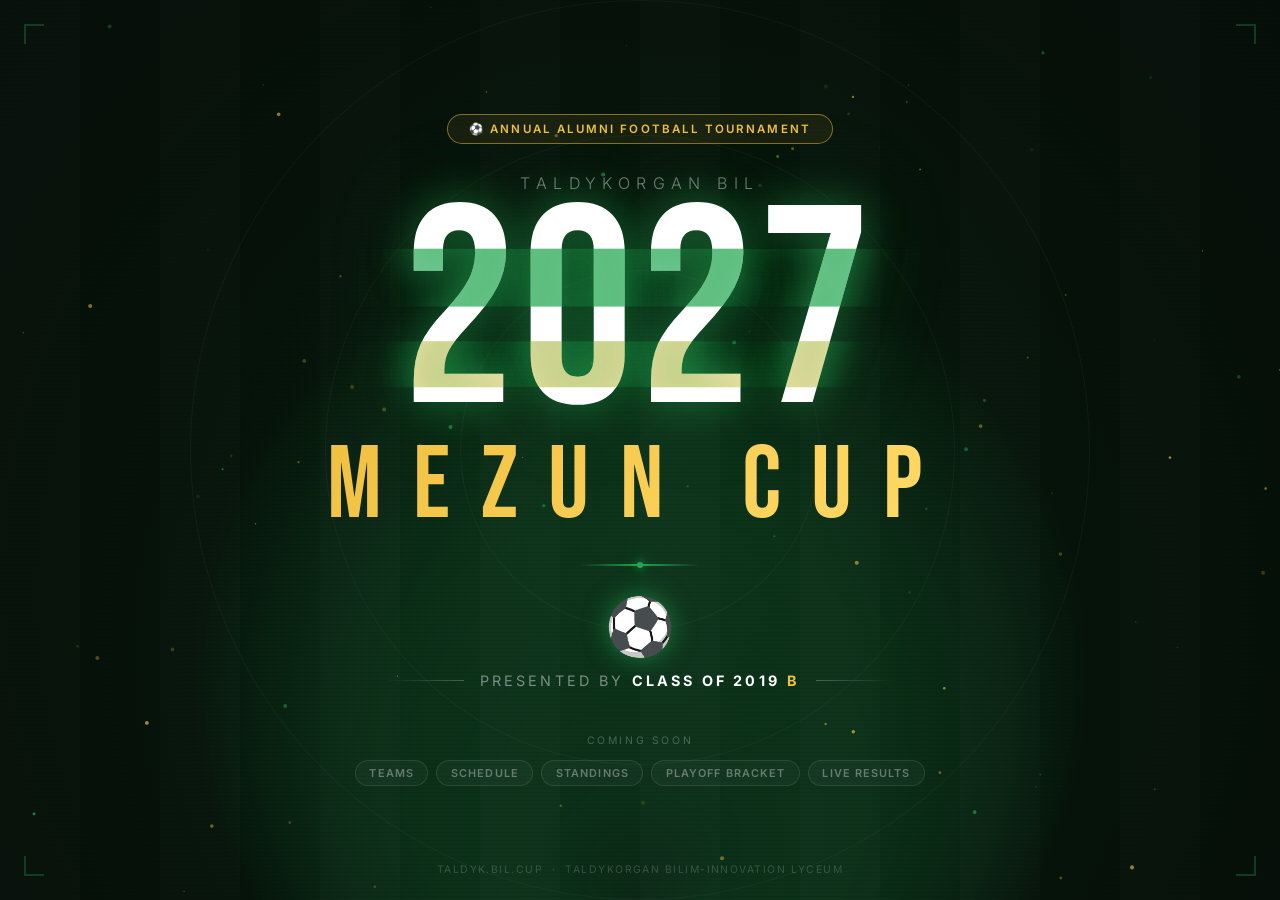
==== index.html @ 7e63a1c9 "Initial commit: Mezun Cup 2027 welcome page" ====
<!DOCTYPE html>
<html lang="en">
<head>
  <meta charset="UTF-8" />
  <meta name="viewport" content="width=device-width, initial-scale=1.0" />
  <title>Mezun Cup 2027 — Taldykorgan BIL</title>
  <style>
    @import url('https://fonts.googleapis.com/css2?family=Bebas+Neue&family=Inter:wght@300;400;600;700&display=swap');

    *, *::before, *::after { margin: 0; padding: 0; box-sizing: border-box; }

    :root {
      --green:  #1a7a3c;
      --green2: #25a854;
      --gold:   #f0c040;
      --gold2:  #ffd966;
      --dark:   #060d09;
      --white:  #ffffff;
    }

    html, body {
      width: 100%; height: 100%;
      background: var(--dark);
      color: var(--white);
      font-family: 'Inter', sans-serif;
      overflow: hidden;
    }

    /* ═══════════════════════════════
       CANVAS — particles + spotlight
    ═══════════════════════════════ */
    #bg {
      position: fixed;
      inset: 0;
      z-index: 0;
    }

    /* ═══════════════════════════════
       SCANLINES OVERLAY
    ═══════════════════════════════ */
    .scanlines {
      position: fixed;
      inset: 0;
      z-index: 1;
      pointer-events: none;
      background: repeating-linear-gradient(
        0deg,
        transparent,
        transparent 3px,
        rgba(0,0,0,0.07) 3px,
        rgba(0,0,0,0.07) 4px
      );
    }

    /* ═══════════════════════════════
       HERO
    ═══════════════════════════════ */
    .hero {
      position: relative;
      z-index: 2;
      width: 100vw;
      height: 100vh;
      display: flex;
      flex-direction: column;
      align-items: center;
      justify-content: center;
      text-align: center;
      padding: 2rem;
    }

    /* ── entrance animations ── */
    .fade-up {
      opacity: 0;
      transform: translateY(30px);
      animation: fadeUp 0.8s cubic-bezier(.22,1,.36,1) forwards;
    }
    @keyframes fadeUp {
      to { opacity: 1; transform: translateY(0); }
    }

    /* ── BADGE ── */
    .badge {
      display: inline-flex;
      align-items: center;
      gap: 0.5rem;
      padding: 0.45rem 1.3rem;
      border-radius: 2rem;
      border: 1px solid rgba(240,192,64,0.5);
      background: rgba(240,192,64,0.08);
      color: var(--gold);
      font-size: 0.72rem;
      font-weight: 600;
      letter-spacing: 0.18em;
      text-transform: uppercase;
      margin-bottom: 1.8rem;
      animation-delay: 0.1s;
      position: relative;
      overflow: hidden;
    }
    /* shimmer sweep */
    .badge::after {
      content: '';
      position: absolute;
      top: 0; left: -100%;
      width: 60%; height: 100%;
      background: linear-gradient(90deg, transparent, rgba(255,255,255,0.15), transparent);
      animation: shimmer 3s ease-in-out infinite;
    }
    @keyframes shimmer {
      0%   { left: -100%; }
      50%, 100% { left: 150%; }
    }

    /* ── SCHOOL NAME ── */
    .school-name {
      font-weight: 300;
      font-size: clamp(0.8rem, 2vw, 1rem);
      letter-spacing: 0.4em;
      text-transform: uppercase;
      color: rgba(255,255,255,0.45);
      margin-bottom: 0.6rem;
      animation-delay: 0.2s;
    }

    /* ── YEAR — glitch ── */
    .title-year {
      font-family: 'Bebas Neue', sans-serif;
      font-size: clamp(6rem, 22vw, 20rem);
      line-height: 0.82;
      color: var(--white);
      letter-spacing: 0.02em;
      position: relative;
      animation-delay: 0.3s;
      text-shadow:
        0 0 40px rgba(37,168,84,0.5),
        0 0 100px rgba(37,168,84,0.2);
    }
    /* glitch pseudo-elements */
    .title-year::before,
    .title-year::after {
      content: '2027';
      position: absolute;
      inset: 0;
      font-family: 'Bebas Neue', sans-serif;
      font-size: inherit;
      line-height: inherit;
      letter-spacing: inherit;
    }
    .title-year::before {
      color: rgba(37,168,84,0.6);
      clip-path: polygon(0 20%, 100% 20%, 100% 45%, 0 45%);
      animation: glitch-a 4s infinite;
    }
    .title-year::after {
      color: rgba(240,192,64,0.4);
      clip-path: polygon(0 60%, 100% 60%, 100% 80%, 0 80%);
      animation: glitch-b 4s infinite;
    }
    @keyframes glitch-a {
      0%,86%,100% { transform: translate(0); opacity: 0; }
      88%  { transform: translate(-4px, 1px); opacity: 1; }
      90%  { transform: translate(4px, -1px); opacity: 1; }
      92%  { transform: translate(-2px, 0);   opacity: 1; }
      94%  { transform: translate(0);         opacity: 0; }
    }
    @keyframes glitch-b {
      0%,88%,100% { transform: translate(0); opacity: 0; }
      90%  { transform: translate(5px, 2px);  opacity: 1; }
      92%  { transform: translate(-3px, -1px);opacity: 1; }
      94%  { transform: translate(2px, 0);    opacity: 1; }
      96%  { transform: translate(0);         opacity: 0; }
    }

    /* ── MEZUN CUP ── */
    .title-cup {
      font-family: 'Bebas Neue', sans-serif;
      font-size: clamp(2rem, 8vw, 6.5rem);
      letter-spacing: 0.3em;
      line-height: 1;
      margin-top: 0.15rem;
      animation-delay: 0.4s;
      background: linear-gradient(135deg, var(--gold) 0%, var(--gold2) 50%, var(--gold) 100%);
      background-size: 200% auto;
      -webkit-background-clip: text;
      -webkit-text-fill-color: transparent;
      background-clip: text;
      animation: fadeUp 0.8s cubic-bezier(.22,1,.36,1) 0.4s forwards,
                 goldShine 3s linear 1s infinite;
      opacity: 0;
    }
    @keyframes goldShine {
      0%   { background-position: 0% center; }
      100% { background-position: 200% center; }
    }

    /* ── DIVIDER ── */
    .divider {
      width: clamp(60px, 12vw, 120px);
      height: 2px;
      margin: 1.6rem auto;
      background: linear-gradient(90deg, transparent, var(--green2), transparent);
      position: relative;
      animation-delay: 0.5s;
    }
    .divider::before {
      content: '';
      position: absolute;
      top: 50%; left: 50%;
      transform: translate(-50%, -50%);
      width: 6px; height: 6px;
      border-radius: 50%;
      background: var(--green2);
      box-shadow: 0 0 8px var(--green2), 0 0 20px var(--green2);
    }

    /* ── BALL ── */
    .ball-wrap {
      margin: 0.5rem 0 0.8rem;
      animation-delay: 0.55s;
    }
    .ball {
      font-size: clamp(2rem, 5vw, 3.5rem);
      display: inline-block;
      animation: ballFloat 3s ease-in-out infinite;
      filter: drop-shadow(0 0 12px rgba(37,168,84,0.6));
    }
    @keyframes ballFloat {
      0%, 100% { transform: translateY(0) rotate(0deg); }
      50%       { transform: translateY(-10px) rotate(180deg); }
    }

    /* ── PRESENTS ── */
    .presents-wrap {
      display: flex;
      align-items: center;
      justify-content: center;
      gap: 1rem;
      animation-delay: 0.6s;
    }
    .presents-line {
      flex: 1;
      max-width: 80px;
      height: 1px;
      background: linear-gradient(90deg, transparent, rgba(255,255,255,0.25));
    }
    .presents-line.right {
      background: linear-gradient(270deg, transparent, rgba(255,255,255,0.25));
    }
    .presents-text {
      font-size: clamp(0.65rem, 1.8vw, 0.9rem);
      letter-spacing: 0.22em;
      text-transform: uppercase;
      color: rgba(255,255,255,0.45);
      white-space: nowrap;
    }
    .presents-text strong {
      color: var(--white);
      font-weight: 700;
    }
    .presents-text .class-b {
      color: var(--gold);
      font-weight: 700;
    }

    /* ── COMING SOON ── */
    .coming-soon {
      margin-top: 2.8rem;
      display: flex;
      flex-direction: column;
      align-items: center;
      gap: 0.8rem;
      animation-delay: 0.75s;
    }
    .coming-label {
      font-size: 0.65rem;
      letter-spacing: 0.25em;
      text-transform: uppercase;
      color: rgba(255,255,255,0.25);
    }
    .coming-features {
      display: flex;
      flex-wrap: wrap;
      gap: 0.5rem;
      justify-content: center;
    }
    .feature-chip {
      font-size: 0.68rem;
      font-weight: 600;
      letter-spacing: 0.1em;
      text-transform: uppercase;
      padding: 0.32rem 0.85rem;
      border-radius: 2rem;
      border: 1px solid rgba(255,255,255,0.1);
      color: rgba(255,255,255,0.35);
      background: rgba(255,255,255,0.03);
      transition: border-color 0.3s, color 0.3s;
      cursor: default;
    }
    .feature-chip:hover {
      border-color: rgba(240,192,64,0.4);
      color: var(--gold);
    }

    /* ── FIELD RINGS ── */
    .ring {
      position: fixed;
      border-radius: 50%;
      border: 1px solid rgba(255,255,255,0.04);
      top: 50%; left: 50%;
      transform: translate(-50%, -50%);
      z-index: 1;
      pointer-events: none;
    }
    .ring-1 { width: 40vmin; height: 40vmin; animation: ringPulse 5s ease-in-out infinite; }
    .ring-2 { width: 70vmin; height: 70vmin; animation: ringPulse 5s ease-in-out 0.8s infinite; }
    .ring-3 { width: 100vmin; height: 100vmin; animation: ringPulse 5s ease-in-out 1.6s infinite; }
    @keyframes ringPulse {
      0%, 100% { opacity: 0.3; transform: translate(-50%, -50%) scale(1); }
      50%       { opacity: 0.7; transform: translate(-50%, -50%) scale(1.03); }
    }

    /* ── BOTTOM BAR ── */
    .bottom-bar {
      position: fixed;
      bottom: 1.5rem;
      left: 0; right: 0;
      text-align: center;
      font-size: 0.65rem;
      letter-spacing: 0.14em;
      color: rgba(255,255,255,0.18);
      text-transform: uppercase;
      z-index: 3;
    }

    /* ── CORNER MARKS ── */
    .corner {
      position: fixed;
      width: 20px; height: 20px;
      z-index: 3;
      opacity: 0.3;
    }
    .corner::before, .corner::after {
      content: '';
      position: absolute;
      background: var(--green2);
    }
    .corner::before { width: 2px; height: 100%; }
    .corner::after  { width: 100%; height: 2px; }
    .corner.tl { top: 1.5rem; left: 1.5rem; }
    .corner.tr { top: 1.5rem; right: 1.5rem; transform: scaleX(-1); }
    .corner.bl { bottom: 1.5rem; left: 1.5rem; transform: scaleY(-1); }
    .corner.br { bottom: 1.5rem; right: 1.5rem; transform: scale(-1); }
  </style>
</head>
<body>

  <!-- background canvas -->
  <canvas id="bg"></canvas>
  <div class="scanlines"></div>

  <!-- field rings -->
  <div class="ring ring-1"></div>
  <div class="ring ring-2"></div>
  <div class="ring ring-3"></div>

  <!-- corner marks -->
  <div class="corner tl"></div>
  <div class="corner tr"></div>
  <div class="corner bl"></div>
  <div class="corner br"></div>

  <section class="hero">
    <div class="hero-content">

      <div class="badge fade-up">⚽ Annual Alumni Football Tournament</div>

      <p class="school-name fade-up">Taldykorgan BIL</p>

      <div class="title-year fade-up">2027</div>
      <div class="title-cup">MEZUN&nbsp;CUP</div>

      <div class="divider fade-up"></div>

      <div class="ball-wrap fade-up">
        <span class="ball">⚽</span>
      </div>

      <div class="presents-wrap fade-up">
        <span class="presents-line"></span>
        <span class="presents-text">
          Presented by <strong>Class of 2019</strong> <span class="class-b">B</span>
        </span>
        <span class="presents-line right"></span>
      </div>

      <div class="coming-soon fade-up">
        <span class="coming-label">Coming soon</span>
        <div class="coming-features">
          <span class="feature-chip">Teams</span>
          <span class="feature-chip">Schedule</span>
          <span class="feature-chip">Standings</span>
          <span class="feature-chip">Playoff Bracket</span>
          <span class="feature-chip">Live Results</span>
        </div>
      </div>

    </div>
  </section>

  <div class="bottom-bar">taldyk.bil.cup &nbsp;·&nbsp; Taldykorgan Bilim-Innovation Lyceum</div>

  <script>
    /* ════════════════════════════════════════
       CANVAS — particles + moving spotlight
    ════════════════════════════════════════ */
    const canvas = document.getElementById('bg');
    const ctx    = canvas.getContext('2d');

    let W, H;
    function resize() {
      W = canvas.width  = window.innerWidth;
      H = canvas.height = window.innerHeight;
    }
    resize();
    window.addEventListener('resize', resize);

    /* ── particles ── */
    const PARTICLE_COUNT = 90;
    const particles = Array.from({ length: PARTICLE_COUNT }, () => spawnParticle(true));

    function spawnParticle(random) {
      return {
        x:    random ? Math.random() * window.innerWidth  : (Math.random() > 0.5 ? -5 : window.innerWidth + 5),
        y:    random ? Math.random() * window.innerHeight : Math.random() * window.innerHeight,
        r:    Math.random() * 1.8 + 0.3,
        vx:   (Math.random() - 0.5) * 0.4,
        vy:  -(Math.random() * 0.5 + 0.1),
        alpha: Math.random() * 0.6 + 0.1,
        color: Math.random() > 0.5 ? '37,168,84' : '240,192,64',
      };
    }

    /* ── spotlight ── */
    const spot = { x: W * 0.5, y: H * 0.5, tx: W * 0.5, ty: H * 0.5 };
    let spotTimer = 0;
    function moveSpot() {
      spot.tx = W * (0.25 + Math.random() * 0.5);
      spot.ty = H * (0.2  + Math.random() * 0.6);
    }
    moveSpot();

    /* ── shooting stars ── */
    const stars = [];
    function spawnStar() {
      stars.push({
        x: Math.random() * W,
        y: 0,
        len: Math.random() * 120 + 60,
        speed: Math.random() * 6 + 4,
        angle: Math.PI / 4 + (Math.random() - 0.5) * 0.3,
        alpha: 1,
      });
    }
    setInterval(spawnStar, 2800);

    function draw(ts) {
      requestAnimationFrame(draw);
      ctx.clearRect(0, 0, W, H);

      /* background gradient */
      const bg = ctx.createRadialGradient(W/2, H, 0, W/2, H/2, H);
      bg.addColorStop(0,   'rgba(26,122,60,0.25)');
      bg.addColorStop(0.5, 'rgba(6,20,10,0.95)');
      bg.addColorStop(1,   'rgba(6,13,9,1)');
      ctx.fillStyle = bg;
      ctx.fillRect(0, 0, W, H);

      /* field stripe pattern */
      ctx.save();
      for (let i = 0; i < W; i += 80) {
        ctx.fillStyle = i % 160 === 0 ? 'rgba(255,255,255,0.012)' : 'rgba(0,0,0,0)';
        ctx.fillRect(i, 0, 80, H);
      }
      ctx.restore();

      /* spotlight */
      spot.x += (spot.tx - spot.x) * 0.008;
      spot.y += (spot.ty - spot.y) * 0.008;
      spotTimer += 0.005;
      if (spotTimer > 1) { spotTimer = 0; moveSpot(); }
      const sp = ctx.createRadialGradient(spot.x, spot.y, 0, spot.x, spot.y, H * 0.55);
      sp.addColorStop(0,   'rgba(37,168,84,0.07)');
      sp.addColorStop(0.4, 'rgba(37,168,84,0.03)');
      sp.addColorStop(1,   'transparent');
      ctx.fillStyle = sp;
      ctx.fillRect(0, 0, W, H);

      /* particles */
      for (const p of particles) {
        p.x += p.vx;
        p.y += p.vy;
        if (p.y < -10 || p.x < -10 || p.x > W + 10) Object.assign(p, spawnParticle(false), { x: Math.random() * W, y: H + 5 });
        ctx.beginPath();
        ctx.arc(p.x, p.y, p.r, 0, Math.PI * 2);
        ctx.fillStyle = `rgba(${p.color},${p.alpha})`;
        ctx.fill();
      }

      /* shooting stars */
      for (let i = stars.length - 1; i >= 0; i--) {
        const s = stars[i];
        s.x += Math.cos(s.angle) * s.speed;
        s.y += Math.sin(s.angle) * s.speed;
        s.alpha -= 0.018;
        if (s.alpha <= 0) { stars.splice(i, 1); continue; }
        ctx.save();
        ctx.globalAlpha = s.alpha;
        ctx.strokeStyle = 'rgba(240,220,120,0.9)';
        ctx.lineWidth = 1.5;
        ctx.beginPath();
        ctx.moveTo(s.x, s.y);
        ctx.lineTo(s.x - Math.cos(s.angle) * s.len, s.y - Math.sin(s.angle) * s.len);
        ctx.stroke();
        ctx.restore();
      }
    }

    requestAnimationFrame(draw);
  </script>
</body>
</html>
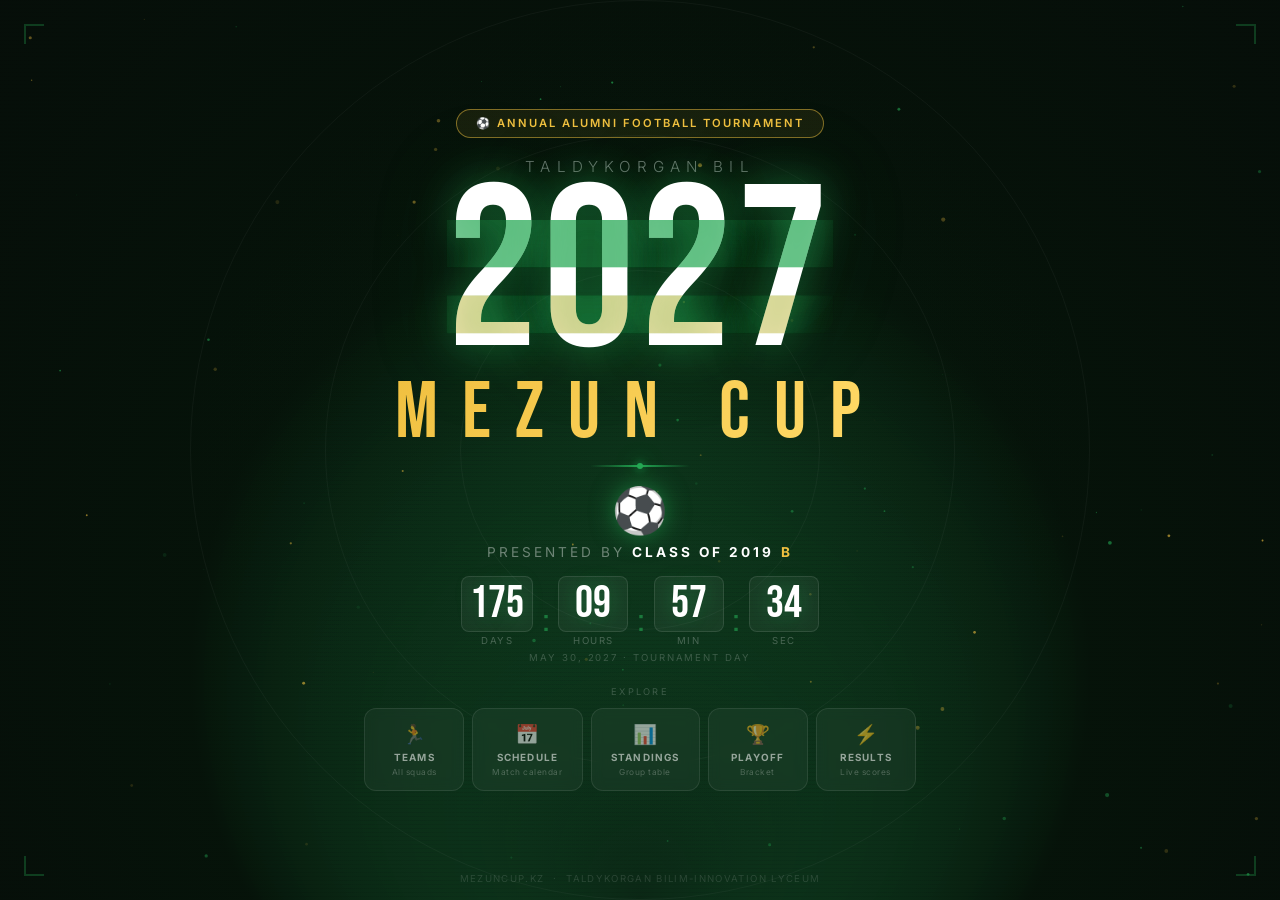
==== commit 1f05f15e: "Add full site: all pages, mobile nav, countdown, playoff bracket" ====
--- a/index.html
+++ b/index.html
@@ -1,530 +1,176 @@
 <!DOCTYPE html>
 <html lang="en">
 <head>
-  <meta charset="UTF-8" />
-  <meta name="viewport" content="width=device-width, initial-scale=1.0" />
+  <meta charset="UTF-8" /><meta name="viewport" content="width=device-width, initial-scale=1.0" />
   <title>Mezun Cup 2027 — Taldykorgan BIL</title>
   <style>
     @import url('https://fonts.googleapis.com/css2?family=Bebas+Neue&family=Inter:wght@300;400;600;700&display=swap');
+    *, *::before, *::after { margin: 0; padding: 0; box-sizing: border-box; }
+    :root { --green: #1a7a3c; --green2: #25a854; --gold: #f0c040; --gold2: #ffd966; --dark: #060d09; --white: #ffffff; }
+    html, body { width: 100%; height: 100%; background: var(--dark); color: var(--white); font-family: 'Inter', sans-serif; overflow: hidden; }
 
-    *, *::before, *::after { margin: 0; padding: 0; box-sizing: border-box; }
+    #bg { position: fixed; inset: 0; z-index: 0; }
+    .scanlines { position: fixed; inset: 0; z-index: 1; pointer-events: none; background: repeating-linear-gradient(0deg, transparent, transparent 3px, rgba(0,0,0,0.07) 3px, rgba(0,0,0,0.07) 4px); }
+    .ring { position: fixed; border-radius: 50%; border: 1px solid rgba(255,255,255,0.04); top: 50%; left: 50%; transform: translate(-50%,-50%); z-index: 1; pointer-events: none; }
+    .ring-1 { width: 40vmin; height: 40vmin; animation: ringPulse 5s ease-in-out infinite; }
+    .ring-2 { width: 70vmin; height: 70vmin; animation: ringPulse 5s ease-in-out .8s infinite; }
+    .ring-3 { width: 100vmin; height: 100vmin; animation: ringPulse 5s ease-in-out 1.6s infinite; }
+    @keyframes ringPulse { 0%,100%{opacity:.3;transform:translate(-50%,-50%) scale(1)} 50%{opacity:.7;transform:translate(-50%,-50%) scale(1.03)} }
+    .corner { position: fixed; width: 20px; height: 20px; z-index: 3; opacity: .3; }
+    .corner::before,.corner::after { content:''; position: absolute; background: var(--green2); }
+    .corner::before { width:2px; height:100%; } .corner::after { width:100%; height:2px; }
+    .corner.tl{top:1.5rem;left:1.5rem} .corner.tr{top:1.5rem;right:1.5rem;transform:scaleX(-1)}
+    .corner.bl{bottom:1.5rem;left:1.5rem;transform:scaleY(-1)} .corner.br{bottom:1.5rem;right:1.5rem;transform:scale(-1)}
 
-    :root {
-      --green:  #1a7a3c;
-      --green2: #25a854;
-      --gold:   #f0c040;
-      --gold2:  #ffd966;
-      --dark:   #060d09;
-      --white:  #ffffff;
+    .hero { position: relative; z-index: 2; width: 100vw; height: 100vh; display: flex; flex-direction: column; align-items: center; justify-content: center; text-align: center; padding: 1.5rem; }
+    .fade-up { opacity: 0; transform: translateY(24px); animation: fadeUp .8s cubic-bezier(.22,1,.36,1) forwards; }
+    @keyframes fadeUp { to { opacity:1; transform:translateY(0); } }
+
+    .badge { display: inline-flex; align-items: center; gap: .5rem; padding: .4rem 1.2rem; border-radius: 2rem; border: 1px solid rgba(240,192,64,.5); background: rgba(240,192,64,.08); color: var(--gold); font-size: .7rem; font-weight: 600; letter-spacing: .18em; text-transform: uppercase; margin-bottom: 1.2rem; position: relative; overflow: hidden; }
+    .badge::after { content:''; position:absolute; top:0; left:-100%; width:60%; height:100%; background:linear-gradient(90deg,transparent,rgba(255,255,255,.15),transparent); animation:shimmer 3s ease-in-out infinite; }
+    @keyframes shimmer { 0%{left:-100%} 50%,100%{left:150%} }
+
+    .school-name { font-weight: 300; font-size: clamp(.75rem,1.8vw,.95rem); letter-spacing: .4em; text-transform: uppercase; color: rgba(255,255,255,.4); margin-bottom: .4rem; }
+
+    .title-year { font-family: 'Bebas Neue', sans-serif; font-size: clamp(5rem,18vw,15rem); line-height: .82; color: var(--white); letter-spacing: .02em; position: relative; text-shadow: 0 0 40px rgba(37,168,84,.5),0 0 100px rgba(37,168,84,.2); }
+    .title-year::before,.title-year::after { content:'2027'; position:absolute; inset:0; font-family:'Bebas Neue',sans-serif; font-size:inherit; line-height:inherit; letter-spacing:inherit; }
+    .title-year::before { color:rgba(37,168,84,.6); clip-path:polygon(0 20%,100% 20%,100% 45%,0 45%); animation:glitch-a 4s infinite; }
+    .title-year::after  { color:rgba(240,192,64,.4); clip-path:polygon(0 60%,100% 60%,100% 80%,0 80%); animation:glitch-b 4s infinite; }
+    @keyframes glitch-a{0%,86%,100%{transform:translate(0);opacity:0}88%{transform:translate(-4px,1px);opacity:1}90%{transform:translate(4px,-1px);opacity:1}92%{transform:translate(-2px,0);opacity:1}94%{transform:translate(0);opacity:0}}
+    @keyframes glitch-b{0%,88%,100%{transform:translate(0);opacity:0}90%{transform:translate(5px,2px);opacity:1}92%{transform:translate(-3px,-1px);opacity:1}94%{transform:translate(2px,0);opacity:1}96%{transform:translate(0);opacity:0}}
+
+    .title-cup { font-family:'Bebas Neue',sans-serif; font-size:clamp(1.8rem,7vw,5rem); letter-spacing:.3em; line-height:1; margin-top:.1rem; background:linear-gradient(135deg,var(--gold) 0%,var(--gold2) 50%,var(--gold) 100%); background-size:200% auto; -webkit-background-clip:text; -webkit-text-fill-color:transparent; background-clip:text; animation:fadeUp .8s cubic-bezier(.22,1,.36,1) .4s forwards, goldShine 3s linear 1s infinite; opacity:0; }
+    @keyframes goldShine{0%{background-position:0% center}100%{background-position:200% center}}
+
+    .divider { width:clamp(50px,10vw,100px); height:2px; margin:.8rem auto; background:linear-gradient(90deg,transparent,var(--green2),transparent); position:relative; }
+    .divider::before { content:''; position:absolute; top:50%; left:50%; transform:translate(-50%,-50%); width:6px; height:6px; border-radius:50%; background:var(--green2); box-shadow:0 0 8px var(--green2),0 0 20px var(--green2); }
+
+    .ball-wrap { margin:.2rem 0 .4rem; }
+    .ball { font-size:clamp(1.6rem,3.5vw,2.8rem); display:inline-block; animation:ballFloat 3s ease-in-out infinite; filter:drop-shadow(0 0 12px rgba(37,168,84,.6)); }
+    @keyframes ballFloat{0%,100%{transform:translateY(0) rotate(0deg)}50%{transform:translateY(-8px) rotate(180deg)}}
+
+    .presents-wrap { display:flex; align-items:center; justify-content:center; gap:.8rem; margin-bottom:.2rem; }
+    .presents-line { flex:1; max-width:70px; height:1px; background:linear-gradient(90deg,transparent,rgba(255,255,255,.2)); }
+    .presents-line.right { background:linear-gradient(270deg,transparent,rgba(255,255,255,.2)); }
+    .presents-text { font-size:clamp(.6rem,1.6vw,.85rem); letter-spacing:.22em; text-transform:uppercase; color:rgba(255,255,255,.4); white-space:nowrap; }
+    .presents-text strong { color:var(--white); font-weight:700; }
+    .presents-text .class-b { color:var(--gold); font-weight:700; }
+
+    /* ── COUNTDOWN ── */
+    .countdown-wrap { margin-top:.8rem; margin-bottom:.6rem; }
+    .countdown { display:flex; gap:.6rem; justify-content:center; align-items:flex-end; }
+    .cd-block { display:flex; flex-direction:column; align-items:center; gap:.2rem; }
+    .cd-num {
+      font-family:'Bebas Neue',sans-serif; font-size:clamp(1.4rem,4vw,2.8rem);
+      background:rgba(255,255,255,.05); border:1px solid rgba(255,255,255,.1);
+      border-radius:8px; padding:.15rem .5rem; min-width:clamp(42px,7vw,70px);
+      text-align:center; line-height:1.1; color:var(--white);
+      text-shadow:0 0 20px rgba(37,168,84,.4);
     }
+    .cd-label { font-size:clamp(.45rem,.9vw,.6rem); letter-spacing:.15em; text-transform:uppercase; color:rgba(255,255,255,.25); }
+    .cd-sep { font-family:'Bebas Neue',sans-serif; font-size:clamp(1.2rem,3vw,2rem); color:rgba(37,168,84,.6); margin-bottom:.3rem; }
+    .cd-date { font-size:.6rem; letter-spacing:.2em; text-transform:uppercase; color:rgba(255,255,255,.2); margin-top:.4rem; }
 
-    html, body {
-      width: 100%; height: 100%;
-      background: var(--dark);
-      color: var(--white);
-      font-family: 'Inter', sans-serif;
-      overflow: hidden;
-    }
+    /* ── NAV CARDS ── */
+    .nav-section { margin-top:.8rem; width:100%; max-width:820px; }
+    .nav-label { font-size:.58rem; letter-spacing:.25em; text-transform:uppercase; color:rgba(255,255,255,.2); margin-bottom:.7rem; }
+    .nav-cards { display:flex; flex-wrap:wrap; gap:.5rem; justify-content:center; }
+    .nav-card { display:flex; flex-direction:column; align-items:center; gap:.3rem; padding:.8rem 1.2rem; border-radius:12px; border:1px solid rgba(255,255,255,.09); background:rgba(255,255,255,.04); backdrop-filter:blur(6px); color:rgba(255,255,255,.55); text-decoration:none; min-width:100px; transition:border-color .25s,background .25s,transform .2s,color .25s; }
+    .nav-card:hover { border-color:rgba(240,192,64,.5); background:rgba(240,192,64,.07); color:var(--white); transform:translateY(-3px); }
+    .nav-card .card-icon { font-size:1.2rem; }
+    .nav-card .card-label { font-size:.62rem; font-weight:700; letter-spacing:.12em; text-transform:uppercase; }
+    .nav-card .card-sub { font-size:.52rem; letter-spacing:.06em; color:rgba(255,255,255,.25); }
+    .nav-card:hover .card-sub { color:rgba(240,192,64,.6); }
 
-    /* ═══════════════════════════════
-       CANVAS — particles + spotlight
-    ═══════════════════════════════ */
-    #bg {
-      position: fixed;
-      inset: 0;
-      z-index: 0;
-    }
-
-    /* ═══════════════════════════════
-       SCANLINES OVERLAY
-    ═══════════════════════════════ */
-    .scanlines {
-      position: fixed;
-      inset: 0;
-      z-index: 1;
-      pointer-events: none;
-      background: repeating-linear-gradient(
-        0deg,
-        transparent,
-        transparent 3px,
-        rgba(0,0,0,0.07) 3px,
-        rgba(0,0,0,0.07) 4px
-      );
-    }
-
-    /* ═══════════════════════════════
-       HERO
-    ═══════════════════════════════ */
-    .hero {
-      position: relative;
-      z-index: 2;
-      width: 100vw;
-      height: 100vh;
-      display: flex;
-      flex-direction: column;
-      align-items: center;
-      justify-content: center;
-      text-align: center;
-      padding: 2rem;
-    }
-
-    /* ── entrance animations ── */
-    .fade-up {
-      opacity: 0;
-      transform: translateY(30px);
-      animation: fadeUp 0.8s cubic-bezier(.22,1,.36,1) forwards;
-    }
-    @keyframes fadeUp {
-      to { opacity: 1; transform: translateY(0); }
-    }
-
-    /* ── BADGE ── */
-    .badge {
-      display: inline-flex;
-      align-items: center;
-      gap: 0.5rem;
-      padding: 0.45rem 1.3rem;
-      border-radius: 2rem;
-      border: 1px solid rgba(240,192,64,0.5);
-      background: rgba(240,192,64,0.08);
-      color: var(--gold);
-      font-size: 0.72rem;
-      font-weight: 600;
-      letter-spacing: 0.18em;
-      text-transform: uppercase;
-      margin-bottom: 1.8rem;
-      animation-delay: 0.1s;
-      position: relative;
-      overflow: hidden;
-    }
-    /* shimmer sweep */
-    .badge::after {
-      content: '';
-      position: absolute;
-      top: 0; left: -100%;
-      width: 60%; height: 100%;
-      background: linear-gradient(90deg, transparent, rgba(255,255,255,0.15), transparent);
-      animation: shimmer 3s ease-in-out infinite;
-    }
-    @keyframes shimmer {
-      0%   { left: -100%; }
-      50%, 100% { left: 150%; }
-    }
-
-    /* ── SCHOOL NAME ── */
-    .school-name {
-      font-weight: 300;
-      font-size: clamp(0.8rem, 2vw, 1rem);
-      letter-spacing: 0.4em;
-      text-transform: uppercase;
-      color: rgba(255,255,255,0.45);
-      margin-bottom: 0.6rem;
-      animation-delay: 0.2s;
-    }
-
-    /* ── YEAR — glitch ── */
-    .title-year {
-      font-family: 'Bebas Neue', sans-serif;
-      font-size: clamp(6rem, 22vw, 20rem);
-      line-height: 0.82;
-      color: var(--white);
-      letter-spacing: 0.02em;
-      position: relative;
-      animation-delay: 0.3s;
-      text-shadow:
-        0 0 40px rgba(37,168,84,0.5),
-        0 0 100px rgba(37,168,84,0.2);
-    }
-    /* glitch pseudo-elements */
-    .title-year::before,
-    .title-year::after {
-      content: '2027';
-      position: absolute;
-      inset: 0;
-      font-family: 'Bebas Neue', sans-serif;
-      font-size: inherit;
-      line-height: inherit;
-      letter-spacing: inherit;
-    }
-    .title-year::before {
-      color: rgba(37,168,84,0.6);
-      clip-path: polygon(0 20%, 100% 20%, 100% 45%, 0 45%);
-      animation: glitch-a 4s infinite;
-    }
-    .title-year::after {
-      color: rgba(240,192,64,0.4);
-      clip-path: polygon(0 60%, 100% 60%, 100% 80%, 0 80%);
-      animation: glitch-b 4s infinite;
-    }
-    @keyframes glitch-a {
-      0%,86%,100% { transform: translate(0); opacity: 0; }
-      88%  { transform: translate(-4px, 1px); opacity: 1; }
-      90%  { transform: translate(4px, -1px); opacity: 1; }
-      92%  { transform: translate(-2px, 0);   opacity: 1; }
-      94%  { transform: translate(0);         opacity: 0; }
-    }
-    @keyframes glitch-b {
-      0%,88%,100% { transform: translate(0); opacity: 0; }
-      90%  { transform: translate(5px, 2px);  opacity: 1; }
-      92%  { transform: translate(-3px, -1px);opacity: 1; }
-      94%  { transform: translate(2px, 0);    opacity: 1; }
-      96%  { transform: translate(0);         opacity: 0; }
-    }
-
-    /* ── MEZUN CUP ── */
-    .title-cup {
-      font-family: 'Bebas Neue', sans-serif;
-      font-size: clamp(2rem, 8vw, 6.5rem);
-      letter-spacing: 0.3em;
-      line-height: 1;
-      margin-top: 0.15rem;
-      animation-delay: 0.4s;
-      background: linear-gradient(135deg, var(--gold) 0%, var(--gold2) 50%, var(--gold) 100%);
-      background-size: 200% auto;
-      -webkit-background-clip: text;
-      -webkit-text-fill-color: transparent;
-      background-clip: text;
-      animation: fadeUp 0.8s cubic-bezier(.22,1,.36,1) 0.4s forwards,
-                 goldShine 3s linear 1s infinite;
-      opacity: 0;
-    }
-    @keyframes goldShine {
-      0%   { background-position: 0% center; }
-      100% { background-position: 200% center; }
-    }
-
-    /* ── DIVIDER ── */
-    .divider {
-      width: clamp(60px, 12vw, 120px);
-      height: 2px;
-      margin: 1.6rem auto;
-      background: linear-gradient(90deg, transparent, var(--green2), transparent);
-      position: relative;
-      animation-delay: 0.5s;
-    }
-    .divider::before {
-      content: '';
-      position: absolute;
-      top: 50%; left: 50%;
-      transform: translate(-50%, -50%);
-      width: 6px; height: 6px;
-      border-radius: 50%;
-      background: var(--green2);
-      box-shadow: 0 0 8px var(--green2), 0 0 20px var(--green2);
-    }
-
-    /* ── BALL ── */
-    .ball-wrap {
-      margin: 0.5rem 0 0.8rem;
-      animation-delay: 0.55s;
-    }
-    .ball {
-      font-size: clamp(2rem, 5vw, 3.5rem);
-      display: inline-block;
-      animation: ballFloat 3s ease-in-out infinite;
-      filter: drop-shadow(0 0 12px rgba(37,168,84,0.6));
-    }
-    @keyframes ballFloat {
-      0%, 100% { transform: translateY(0) rotate(0deg); }
-      50%       { transform: translateY(-10px) rotate(180deg); }
-    }
-
-    /* ── PRESENTS ── */
-    .presents-wrap {
-      display: flex;
-      align-items: center;
-      justify-content: center;
-      gap: 1rem;
-      animation-delay: 0.6s;
-    }
-    .presents-line {
-      flex: 1;
-      max-width: 80px;
-      height: 1px;
-      background: linear-gradient(90deg, transparent, rgba(255,255,255,0.25));
-    }
-    .presents-line.right {
-      background: linear-gradient(270deg, transparent, rgba(255,255,255,0.25));
-    }
-    .presents-text {
-      font-size: clamp(0.65rem, 1.8vw, 0.9rem);
-      letter-spacing: 0.22em;
-      text-transform: uppercase;
-      color: rgba(255,255,255,0.45);
-      white-space: nowrap;
-    }
-    .presents-text strong {
-      color: var(--white);
-      font-weight: 700;
-    }
-    .presents-text .class-b {
-      color: var(--gold);
-      font-weight: 700;
-    }
-
-    /* ── COMING SOON ── */
-    .coming-soon {
-      margin-top: 2.8rem;
-      display: flex;
-      flex-direction: column;
-      align-items: center;
-      gap: 0.8rem;
-      animation-delay: 0.75s;
-    }
-    .coming-label {
-      font-size: 0.65rem;
-      letter-spacing: 0.25em;
-      text-transform: uppercase;
-      color: rgba(255,255,255,0.25);
-    }
-    .coming-features {
-      display: flex;
-      flex-wrap: wrap;
-      gap: 0.5rem;
-      justify-content: center;
-    }
-    .feature-chip {
-      font-size: 0.68rem;
-      font-weight: 600;
-      letter-spacing: 0.1em;
-      text-transform: uppercase;
-      padding: 0.32rem 0.85rem;
-      border-radius: 2rem;
-      border: 1px solid rgba(255,255,255,0.1);
-      color: rgba(255,255,255,0.35);
-      background: rgba(255,255,255,0.03);
-      transition: border-color 0.3s, color 0.3s;
-      cursor: default;
-    }
-    .feature-chip:hover {
-      border-color: rgba(240,192,64,0.4);
-      color: var(--gold);
-    }
-
-    /* ── FIELD RINGS ── */
-    .ring {
-      position: fixed;
-      border-radius: 50%;
-      border: 1px solid rgba(255,255,255,0.04);
-      top: 50%; left: 50%;
-      transform: translate(-50%, -50%);
-      z-index: 1;
-      pointer-events: none;
-    }
-    .ring-1 { width: 40vmin; height: 40vmin; animation: ringPulse 5s ease-in-out infinite; }
-    .ring-2 { width: 70vmin; height: 70vmin; animation: ringPulse 5s ease-in-out 0.8s infinite; }
-    .ring-3 { width: 100vmin; height: 100vmin; animation: ringPulse 5s ease-in-out 1.6s infinite; }
-    @keyframes ringPulse {
-      0%, 100% { opacity: 0.3; transform: translate(-50%, -50%) scale(1); }
-      50%       { opacity: 0.7; transform: translate(-50%, -50%) scale(1.03); }
-    }
-
-    /* ── BOTTOM BAR ── */
-    .bottom-bar {
-      position: fixed;
-      bottom: 1.5rem;
-      left: 0; right: 0;
-      text-align: center;
-      font-size: 0.65rem;
-      letter-spacing: 0.14em;
-      color: rgba(255,255,255,0.18);
-      text-transform: uppercase;
-      z-index: 3;
-    }
-
-    /* ── CORNER MARKS ── */
-    .corner {
-      position: fixed;
-      width: 20px; height: 20px;
-      z-index: 3;
-      opacity: 0.3;
-    }
-    .corner::before, .corner::after {
-      content: '';
-      position: absolute;
-      background: var(--green2);
-    }
-    .corner::before { width: 2px; height: 100%; }
-    .corner::after  { width: 100%; height: 2px; }
-    .corner.tl { top: 1.5rem; left: 1.5rem; }
-    .corner.tr { top: 1.5rem; right: 1.5rem; transform: scaleX(-1); }
-    .corner.bl { bottom: 1.5rem; left: 1.5rem; transform: scaleY(-1); }
-    .corner.br { bottom: 1.5rem; right: 1.5rem; transform: scale(-1); }
+    .bottom-bar { position:fixed; bottom:1rem; left:0; right:0; text-align:center; font-size:.6rem; letter-spacing:.14em; color:rgba(255,255,255,.13); text-transform:uppercase; z-index:3; }
   </style>
 </head>
 <body>
-
-  <!-- background canvas -->
   <canvas id="bg"></canvas>
   <div class="scanlines"></div>
-
-  <!-- field rings -->
-  <div class="ring ring-1"></div>
-  <div class="ring ring-2"></div>
-  <div class="ring ring-3"></div>
-
-  <!-- corner marks -->
-  <div class="corner tl"></div>
-  <div class="corner tr"></div>
-  <div class="corner bl"></div>
-  <div class="corner br"></div>
+  <div class="ring ring-1"></div><div class="ring ring-2"></div><div class="ring ring-3"></div>
+  <div class="corner tl"></div><div class="corner tr"></div><div class="corner bl"></div><div class="corner br"></div>
 
   <section class="hero">
-    <div class="hero-content">
+    <div class="fade-up" style="animation-delay:.1s"><div class="badge">⚽ Annual Alumni Football Tournament</div></div>
+    <p class="school-name fade-up" style="animation-delay:.2s">Taldykorgan BIL</p>
+    <div class="title-year fade-up" style="animation-delay:.3s">2027</div>
+    <div class="title-cup">MEZUN&nbsp;CUP</div>
+    <div class="divider fade-up" style="animation-delay:.5s"></div>
+    <div class="ball-wrap fade-up" style="animation-delay:.55s"><span class="ball">⚽</span></div>
+    <div class="presents-wrap fade-up" style="animation-delay:.6s">
+      <span class="presents-line"></span>
+      <span class="presents-text">Presented by <strong>Class of 2019</strong> <span class="class-b">B</span></span>
+      <span class="presents-line right"></span>
+    </div>
 
-      <div class="badge fade-up">⚽ Annual Alumni Football Tournament</div>
+    <!-- COUNTDOWN -->
+    <div class="countdown-wrap fade-up" style="animation-delay:.68s">
+      <div class="countdown">
+        <div class="cd-block"><div class="cd-num" id="cd-d">000</div><div class="cd-label">Days</div></div>
+        <div class="cd-sep">:</div>
+        <div class="cd-block"><div class="cd-num" id="cd-h">00</div><div class="cd-label">Hours</div></div>
+        <div class="cd-sep">:</div>
+        <div class="cd-block"><div class="cd-num" id="cd-m">00</div><div class="cd-label">Min</div></div>
+        <div class="cd-sep">:</div>
+        <div class="cd-block"><div class="cd-num" id="cd-s">00</div><div class="cd-label">Sec</div></div>
+      </div>
+      <div class="cd-date">May 30, 2027 · Tournament day</div>
+    </div>
 
-      <p class="school-name fade-up">Taldykorgan BIL</p>
-
-      <div class="title-year fade-up">2027</div>
-      <div class="title-cup">MEZUN&nbsp;CUP</div>
-
-      <div class="divider fade-up"></div>
-
-      <div class="ball-wrap fade-up">
-        <span class="ball">⚽</span>
+    <div class="nav-section fade-up" style="animation-delay:.78s">
+      <div class="nav-label">Explore</div>
+      <div class="nav-cards">
+        <a class="nav-card" href="teams.html"><span class="card-icon">🏃</span><span class="card-label">Teams</span><span class="card-sub">All squads</span></a>
+        <a class="nav-card" href="schedule.html"><span class="card-icon">📅</span><span class="card-label">Schedule</span><span class="card-sub">Match calendar</span></a>
+        <a class="nav-card" href="standings.html"><span class="card-icon">📊</span><span class="card-label">Standings</span><span class="card-sub">Group table</span></a>
+        <a class="nav-card" href="bracket.html"><span class="card-icon">🏆</span><span class="card-label">Playoff</span><span class="card-sub">Bracket</span></a>
+        <a class="nav-card" href="results.html"><span class="card-icon">⚡</span><span class="card-label">Results</span><span class="card-sub">Live scores</span></a>
       </div>
-
-      <div class="presents-wrap fade-up">
-        <span class="presents-line"></span>
-        <span class="presents-text">
-          Presented by <strong>Class of 2019</strong> <span class="class-b">B</span>
-        </span>
-        <span class="presents-line right"></span>
-      </div>
-
-      <div class="coming-soon fade-up">
-        <span class="coming-label">Coming soon</span>
-        <div class="coming-features">
-          <span class="feature-chip">Teams</span>
-          <span class="feature-chip">Schedule</span>
-          <span class="feature-chip">Standings</span>
-          <span class="feature-chip">Playoff Bracket</span>
-          <span class="feature-chip">Live Results</span>
-        </div>
-      </div>
-
     </div>
   </section>
 
-  <div class="bottom-bar">taldyk.bil.cup &nbsp;·&nbsp; Taldykorgan Bilim-Innovation Lyceum</div>
+  <div class="bottom-bar">mezuncup.kz &nbsp;·&nbsp; Taldykorgan Bilim-Innovation Lyceum</div>
 
   <script>
-    /* ════════════════════════════════════════
-       CANVAS — particles + moving spotlight
-    ════════════════════════════════════════ */
-    const canvas = document.getElementById('bg');
-    const ctx    = canvas.getContext('2d');
+    /* ── COUNTDOWN ── */
+    const target = new Date('2027-05-30T09:00:00');
+    function tick() {
+      const diff = target - Date.now();
+      if (diff <= 0) { document.querySelector('.countdown').innerHTML = '<span style="color:var(--gold);font-family:Bebas Neue,sans-serif;font-size:2rem;letter-spacing:.1em">TOURNAMENT DAY! 🏆</span>'; return; }
+      const d = Math.floor(diff / 86400000);
+      const h = Math.floor((diff % 86400000) / 3600000);
+      const m = Math.floor((diff % 3600000) / 60000);
+      const s = Math.floor((diff % 60000) / 1000);
+      document.getElementById('cd-d').textContent = String(d).padStart(3,'0');
+      document.getElementById('cd-h').textContent = String(h).padStart(2,'0');
+      document.getElementById('cd-m').textContent = String(m).padStart(2,'0');
+      document.getElementById('cd-s').textContent = String(s).padStart(2,'0');
+    }
+    tick(); setInterval(tick, 1000);
 
+    /* ── CANVAS ── */
+    const canvas = document.getElementById('bg'), ctx = canvas.getContext('2d');
     let W, H;
-    function resize() {
-      W = canvas.width  = window.innerWidth;
-      H = canvas.height = window.innerHeight;
+    function resize(){ W = canvas.width = innerWidth; H = canvas.height = innerHeight; }
+    resize(); window.addEventListener('resize', resize);
+    const particles = Array.from({length:90},()=>({x:Math.random()*innerWidth,y:Math.random()*innerHeight,r:Math.random()*1.8+.3,vx:(Math.random()-.5)*.4,vy:-(Math.random()*.5+.1),alpha:Math.random()*.6+.1,color:Math.random()>.5?'37,168,84':'240,192,64'}));
+    const spot={x:W*.5,y:H*.5,tx:W*.5,ty:H*.5}; let st=0;
+    function ms(){spot.tx=W*(.25+Math.random()*.5);spot.ty=H*(.2+Math.random()*.6);} ms();
+    const stars=[];
+    setInterval(()=>stars.push({x:Math.random()*W,y:0,len:Math.random()*120+60,speed:Math.random()*6+4,angle:Math.PI/4+(Math.random()-.5)*.3,alpha:1}),2800);
+    function draw(){
+      requestAnimationFrame(draw); ctx.clearRect(0,0,W,H);
+      const bg=ctx.createRadialGradient(W/2,H,0,W/2,H/2,H);
+      bg.addColorStop(0,'rgba(26,122,60,0.25)'); bg.addColorStop(.5,'rgba(6,20,10,0.95)'); bg.addColorStop(1,'rgba(6,13,9,1)');
+      ctx.fillStyle=bg; ctx.fillRect(0,0,W,H);
+      spot.x+=(spot.tx-spot.x)*.008; spot.y+=(spot.ty-spot.y)*.008; st+=.005; if(st>1){st=0;ms();}
+      const sp=ctx.createRadialGradient(spot.x,spot.y,0,spot.x,spot.y,H*.55);
+      sp.addColorStop(0,'rgba(37,168,84,0.07)'); sp.addColorStop(.4,'rgba(37,168,84,0.03)'); sp.addColorStop(1,'transparent');
+      ctx.fillStyle=sp; ctx.fillRect(0,0,W,H);
+      for(const p of particles){p.x+=p.vx;p.y+=p.vy;if(p.y<-10||p.x<-10||p.x>W+10){p.x=Math.random()*W;p.y=H+5;}ctx.beginPath();ctx.arc(p.x,p.y,p.r,0,Math.PI*2);ctx.fillStyle=`rgba(${p.color},${p.alpha})`;ctx.fill();}
+      for(let i=stars.length-1;i>=0;i--){const s=stars[i];s.x+=Math.cos(s.angle)*s.speed;s.y+=Math.sin(s.angle)*s.speed;s.alpha-=.018;if(s.alpha<=0){stars.splice(i,1);continue;}ctx.save();ctx.globalAlpha=s.alpha;ctx.strokeStyle='rgba(240,220,120,0.9)';ctx.lineWidth=1.5;ctx.beginPath();ctx.moveTo(s.x,s.y);ctx.lineTo(s.x-Math.cos(s.angle)*s.len,s.y-Math.sin(s.angle)*s.len);ctx.stroke();ctx.restore();}
     }
-    resize();
-    window.addEventListener('resize', resize);
-
-    /* ── particles ── */
-    const PARTICLE_COUNT = 90;
-    const particles = Array.from({ length: PARTICLE_COUNT }, () => spawnParticle(true));
-
-    function spawnParticle(random) {
-      return {
-        x:    random ? Math.random() * window.innerWidth  : (Math.random() > 0.5 ? -5 : window.innerWidth + 5),
-        y:    random ? Math.random() * window.innerHeight : Math.random() * window.innerHeight,
-        r:    Math.random() * 1.8 + 0.3,
-        vx:   (Math.random() - 0.5) * 0.4,
-        vy:  -(Math.random() * 0.5 + 0.1),
-        alpha: Math.random() * 0.6 + 0.1,
-        color: Math.random() > 0.5 ? '37,168,84' : '240,192,64',
-      };
-    }
-
-    /* ── spotlight ── */
-    const spot = { x: W * 0.5, y: H * 0.5, tx: W * 0.5, ty: H * 0.5 };
-    let spotTimer = 0;
-    function moveSpot() {
-      spot.tx = W * (0.25 + Math.random() * 0.5);
-      spot.ty = H * (0.2  + Math.random() * 0.6);
-    }
-    moveSpot();
-
-    /* ── shooting stars ── */
-    const stars = [];
-    function spawnStar() {
-      stars.push({
-        x: Math.random() * W,
-        y: 0,
-        len: Math.random() * 120 + 60,
-        speed: Math.random() * 6 + 4,
-        angle: Math.PI / 4 + (Math.random() - 0.5) * 0.3,
-        alpha: 1,
-      });
-    }
-    setInterval(spawnStar, 2800);
-
-    function draw(ts) {
-      requestAnimationFrame(draw);
-      ctx.clearRect(0, 0, W, H);
-
-      /* background gradient */
-      const bg = ctx.createRadialGradient(W/2, H, 0, W/2, H/2, H);
-      bg.addColorStop(0,   'rgba(26,122,60,0.25)');
-      bg.addColorStop(0.5, 'rgba(6,20,10,0.95)');
-      bg.addColorStop(1,   'rgba(6,13,9,1)');
-      ctx.fillStyle = bg;
-      ctx.fillRect(0, 0, W, H);
-
-      /* field stripe pattern */
-      ctx.save();
-      for (let i = 0; i < W; i += 80) {
-        ctx.fillStyle = i % 160 === 0 ? 'rgba(255,255,255,0.012)' : 'rgba(0,0,0,0)';
-        ctx.fillRect(i, 0, 80, H);
-      }
-      ctx.restore();
-
-      /* spotlight */
-      spot.x += (spot.tx - spot.x) * 0.008;
-      spot.y += (spot.ty - spot.y) * 0.008;
-      spotTimer += 0.005;
-      if (spotTimer > 1) { spotTimer = 0; moveSpot(); }
-      const sp = ctx.createRadialGradient(spot.x, spot.y, 0, spot.x, spot.y, H * 0.55);
-      sp.addColorStop(0,   'rgba(37,168,84,0.07)');
-      sp.addColorStop(0.4, 'rgba(37,168,84,0.03)');
-      sp.addColorStop(1,   'transparent');
-      ctx.fillStyle = sp;
-      ctx.fillRect(0, 0, W, H);
-
-      /* particles */
-      for (const p of particles) {
-        p.x += p.vx;
-        p.y += p.vy;
-        if (p.y < -10 || p.x < -10 || p.x > W + 10) Object.assign(p, spawnParticle(false), { x: Math.random() * W, y: H + 5 });
-        ctx.beginPath();
-        ctx.arc(p.x, p.y, p.r, 0, Math.PI * 2);
-        ctx.fillStyle = `rgba(${p.color},${p.alpha})`;
-        ctx.fill();
-      }
-
-      /* shooting stars */
-      for (let i = stars.length - 1; i >= 0; i--) {
-        const s = stars[i];
-        s.x += Math.cos(s.angle) * s.speed;
-        s.y += Math.sin(s.angle) * s.speed;
-        s.alpha -= 0.018;
-        if (s.alpha <= 0) { stars.splice(i, 1); continue; }
-        ctx.save();
-        ctx.globalAlpha = s.alpha;
-        ctx.strokeStyle = 'rgba(240,220,120,0.9)';
-        ctx.lineWidth = 1.5;
-        ctx.beginPath();
-        ctx.moveTo(s.x, s.y);
-        ctx.lineTo(s.x - Math.cos(s.angle) * s.len, s.y - Math.sin(s.angle) * s.len);
-        ctx.stroke();
-        ctx.restore();
-      }
-    }
-
     requestAnimationFrame(draw);
   </script>
 </body>
